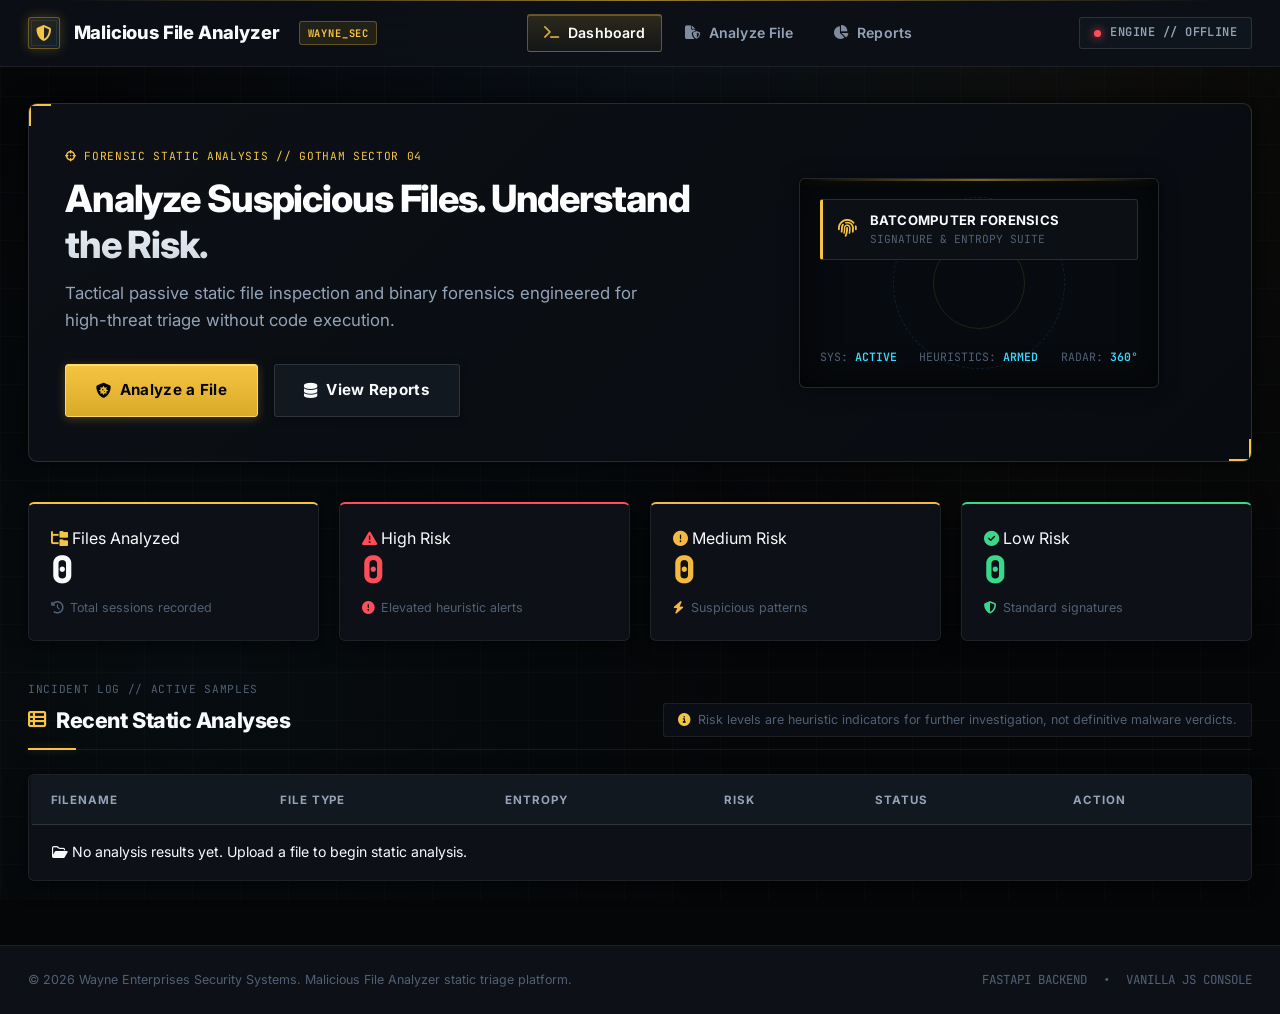
==== frontend/index.html @ 6fc97698 "frontend" ====
<!DOCTYPE html>
<html lang="en">
<head>
    <meta charset="UTF-8">
    <meta name="viewport" content="width=device-width, initial-scale=1.0">
    <title>Malicious File Analyzer — Tactical Forensic Command Center</title>
    <!-- Fonts -->
    <link rel="preconnect" href="https://fonts.googleapis.com">
    <link rel="preconnect" href="https://fonts.gstatic.com" crossorigin>
    <link href="https://fonts.googleapis.com/css2?family=Inter:wght@400;500;600;700;800&family=JetBrains+Mono:wght@400;500;600;700&display=swap" rel="stylesheet">
    <!-- Font Awesome Icons -->
    <link rel="stylesheet" href="https://cdnjs.cloudflare.com/ajax/libs/font-awesome/6.4.0/css/all.min.css">
    <!-- Main Stylesheet -->
    <link rel="stylesheet" href="css/style.css">
</head>
<body>
    <!-- Top Navigation Bar -->
    <nav class="navbar">
        <div class="navbar-container">
            <div class="navbar-brand">
                <div class="brand-icon-wrap">
                    <i class="fa-solid fa-shield-halved"></i>
                </div>
                <span>Malicious File Analyzer</span>
                <span class="brand-tag">WAYNE_SEC</span>
            </div>
            <div class="navbar-links">
                <a href="index.html" class="active"><i class="fa-solid fa-terminal"></i> Dashboard</a>
                <a href="upload.html"><i class="fa-solid fa-file-shield"></i> Analyze File</a>
                <a href="results.html"><i class="fa-solid fa-chart-pie"></i> Reports</a>
            </div>
            <div class="navbar-status">
                <span class="status-indicator"></span>
                <span>ENGINE // ONLINE</span>
            </div>
        </div>
    </nav>

    <!-- Main Content Area -->
    <main class="main-content">
        <!-- Hero Section (Tactical Command Center) -->
        <section class="hero">
            <div class="hero-container">
                <div class="hero-content">
                    <div class="tactical-tag" style="margin-bottom: 0.65rem; color: var(--accent-gold);">
                        <i class="fa-solid fa-crosshairs"></i> FORENSIC STATIC ANALYSIS // GOTHAM SECTOR 04
                    </div>
                    <h1>Analyze Suspicious Files. Understand the Risk.</h1>
                    <p class="hero-subtitle">
                        Tactical passive static file inspection and binary forensics engineered for high-threat triage without code execution.
                    </p>
                    <div class="hero-cta">
                        <a href="upload.html" class="btn btn-primary btn-lg">
                            <i class="fa-solid fa-shield-virus"></i> Analyze a File
                        </a>
                        <a href="results.html" class="btn btn-secondary btn-lg">
                            <i class="fa-solid fa-database"></i> View Reports
                        </a>
                    </div>
                </div>
                <div class="hero-visual">
                    <div class="security-grid">
                        <div class="scan-line"></div>
                        <div class="grid-file-badge">
                            <i class="fa-solid fa-fingerprint"></i>
                            <div>
                                <div style="font-weight: 700; letter-spacing: 0.02em;">BATCOMPUTER FORENSICS</div>
                                <div style="font-size: 0.7rem; color: var(--text-muted); font-family: var(--font-mono);">SIGNATURE &amp; ENTROPY SUITE</div>
                            </div>
                        </div>
                        <div class="grid-metrics">
                            <div>SYS: <span>ACTIVE</span></div>
                            <div>HEURISTICS: <span>ARMED</span></div>
                            <div>RADAR: <span>360°</span></div>
                        </div>
                    </div>
                </div>
            </div>
        </section>

        <!-- Summary Metric Cards -->
        <section class="summary-cards">
            <div class="card" id="card-total">
                <div class="card-header">
                    <i class="fa-solid fa-folder-tree"></i>
                    <span>Files Analyzed</span>
                </div>
                <div class="card-value">0</div>
                <div class="card-trend">
                    <i class="fa-solid fa-clock-rotate-left"></i>
                    <span>Total sessions recorded</span>
                </div>
            </div>
            <div class="card card-high" id="card-high">
                <div class="card-header">
                    <i class="fa-solid fa-triangle-exclamation" style="color: var(--risk-high);"></i>
                    <span>High Risk</span>
                </div>
                <div class="card-value">0</div>
                <div class="card-trend">
                    <i class="fa-solid fa-circle-exclamation" style="color: var(--risk-high);"></i>
                    <span>Elevated heuristic alerts</span>
                </div>
            </div>
            <div class="card card-med" id="card-med">
                <div class="card-header">
                    <i class="fa-solid fa-circle-exclamation" style="color: var(--risk-med);"></i>
                    <span>Medium Risk</span>
                </div>
                <div class="card-value">0</div>
                <div class="card-trend">
                    <i class="fa-solid fa-bolt" style="color: var(--risk-med);"></i>
                    <span>Suspicious patterns</span>
                </div>
            </div>
            <div class="card card-low" id="card-low">
                <div class="card-header">
                    <i class="fa-solid fa-circle-check" style="color: var(--risk-low);"></i>
                    <span>Low Risk</span>
                </div>
                <div class="card-value">0</div>
                <div class="card-trend">
                    <i class="fa-solid fa-shield-halved" style="color: var(--risk-low);"></i>
                    <span>Standard signatures</span>
                </div>
            </div>
        </section>

        <!-- Recent Analyses Table Section -->
        <section class="recent-analyses">
            <div class="section-header">
                <div>
                    <div class="tactical-tag" style="margin-bottom: 0.25rem;">INCIDENT LOG // ACTIVE SAMPLES</div>
                    <div class="section-title">
                        <i class="fa-solid fa-table-list"></i>
                        <span>Recent Static Analyses</span>
                    </div>
                </div>
                <div class="risk-disclaimer">
                    <i class="fa-solid fa-circle-info"></i>
                    <span>Risk levels are heuristic indicators for further investigation, not definitive malware verdicts.</span>
                </div>
            </div>

            <div class="table-container">
                <table class="analysis-table">
                    <thead>
                        <tr>
                            <th>Filename</th>
                            <th>File Type</th>
                            <th>Entropy</th>
                            <th>Risk</th>
                            <th>Status</th>
                            <th>Action</th>
                        </tr>
                    </thead>
                    <tbody id="recent-analyses-body">
                        <tr class="empty-state">
                            <td colspan="6">
                                <i class="fa-regular fa-folder-open"></i>
                                No analyses yet. Upload a file to begin static triage.
                            </td>
                        </tr>
                    </tbody>
                </table>
            </div>
        </section>
    </main>

    <!-- Footer -->
    <footer class="footer">
        <div class="footer-container">
            <div>&copy; 2026 Wayne Enterprises Security Systems. Malicious File Analyzer static triage platform.</div>
            <div style="display: flex; gap: 1rem; font-family: var(--font-mono);">
                <span>FASTAPI BACKEND</span>
                <span>•</span>
                <span>VANILLA JS CONSOLE</span>
            </div>
        </div>
    </footer>

    <!-- Notification Toast Container -->
    <div id="toast-container" class="toast-container"></div>

    <!-- Scripts -->
    <script src="js/api.js"></script>
    <script src="js/results.js"></script>
</body>
</html>
---- frontend/css/style.css ----
/* ==========================================================================
   MALICIOUS FILE ANALYZER — BATCOMPUTER / WAYNE SEC COMMAND CENTER THEME
   Role: Member 3 (Frontend & Results Dashboard)
   Inspiration: Wayne Enterprises Security Systems • Tactical Forensic Console
   ========================================================================== */

/* --------------------------------------------------------------------------
   1. Color Tokens & Architectural Variables
   -------------------------------------------------------------------------- */
:root {
    /* Gotham Night Deep Background Layers */
    --bg-page: #050608;
    --bg-secondary: #080b10;
    --bg-surface: #0d1117;
    --bg-surface-elevated: #111820;
    --bg-surface-hover: #16202c;
    --bg-glass: rgba(13, 17, 23, 0.88);
    --bg-input: #080c12;

    /* Technical Borders & HUD Lines */
    --border-subtle: rgba(255, 255, 255, 0.07);
    --border-medium: rgba(255, 255, 255, 0.12);
    --border-tactical: rgba(77, 163, 255, 0.2);
    --border-gold: rgba(245, 197, 66, 0.35);

    /* Primary Accent: Batcomputer Gold / Muted Wayne Amber */
    --accent-gold: #f5c542;
    --accent-gold-hover: #d9a928;
    --accent-amber: #d9a928;
    --accent-gold-subtle: rgba(245, 197, 66, 0.1);
    --accent-gold-glow: rgba(245, 197, 66, 0.25);

    /* Secondary Accents: Tactical Blue & Cyan */
    --tactical-blue: #4da3ff;
    --tactical-blue-glow: rgba(77, 163, 255, 0.2);
    --tactical-cyan: #39d9ff;
    --tactical-cyan-glow: rgba(57, 217, 255, 0.2);

    /* Exact Risk Palette */
    --risk-low: #39d98a;
    --risk-low-bg: rgba(57, 217, 138, 0.12);
    --risk-low-border: rgba(57, 217, 138, 0.35);
    --risk-low-glow: rgba(57, 217, 138, 0.25);

    --risk-med: #f5b942;
    --risk-med-bg: rgba(245, 185, 66, 0.12);
    --risk-med-border: rgba(245, 185, 66, 0.35);
    --risk-med-glow: rgba(245, 185, 66, 0.25);

    --risk-high: #ff4d5a;
    --risk-high-bg: rgba(255, 77, 90, 0.12);
    --risk-high-border: rgba(255, 77, 90, 0.35);
    --risk-high-glow: rgba(255, 77, 90, 0.25);

    /* Typography & Tones */
    --text-primary: #f8fafc;
    --text-secondary: #94a3b8;
    --text-muted: #526075;
    --text-gold: #f5c542;
    --text-tactical: #4da3ff;

    /* Fonts */
    --font-sans: 'Inter', -apple-system, BlinkMacSystemFont, 'Segoe UI', Roboto, sans-serif;
    --font-mono: 'JetBrains Mono', 'Fira Code', 'Consolas', monospace;

    /* Radii & Shadows */
    --radius-xs: 3px;
    --radius-sm: 6px;
    --radius-md: 9px;
    --radius-lg: 12px;
    --radius-full: 9999px;

    --shadow-subtle: 0 4px 20px rgba(0, 0, 0, 0.6);
    --shadow-hud: 0 0 25px rgba(0, 0, 0, 0.8), inset 0 0 1px rgba(255, 255, 255, 0.1);
    --shadow-gold-focus: 0 0 16px rgba(245, 197, 66, 0.28);

    /* Transitions */
    --transition-fast: 0.15s cubic-bezier(0.4, 0, 0.2, 1);
    --transition-normal: 0.25s cubic-bezier(0.4, 0, 0.2, 1);
}

/* --------------------------------------------------------------------------
   2. Reset & Gotham Atmosphere Background
   -------------------------------------------------------------------------- */
* {
    margin: 0;
    padding: 0;
    box-sizing: border-box;
}

html {
    font-size: 16px;
    scroll-behavior: smooth;
    background-color: var(--bg-page);
}

body {
    background-color: var(--bg-page);
    background-image: 
        /* Atmospheric Gotham night lights: cool tactical blue and faint warm amber */
        radial-gradient(circle at 50% 0%, rgba(77, 163, 255, 0.06), transparent 50%),
        radial-gradient(circle at 85% 15%, rgba(245, 197, 66, 0.035), transparent 40%),
        radial-gradient(circle at 15% 75%, rgba(57, 217, 255, 0.03), transparent 45%),
        /* Subtle architectural tactical grid lines */
        linear-gradient(rgba(255, 255, 255, 0.015) 1px, transparent 1px),
        linear-gradient(90deg, rgba(255, 255, 255, 0.015) 1px, transparent 1px);
    background-size: 100% 100%, 100% 100%, 100% 100%, 48px 48px, 48px 48px;
    background-attachment: fixed;
    color: var(--text-primary);
    font-family: var(--font-sans);
    line-height: 1.6;
    min-height: 100vh;
    display: flex;
    flex-direction: column;
    overflow-x: hidden;
    -webkit-font-smoothing: antialiased;
}

/* High-tech tactical scrollbar */
::-webkit-scrollbar {
    width: 6px;
    height: 6px;
}
::-webkit-scrollbar-track {
    background: var(--bg-page);
}
::-webkit-scrollbar-thumb {
    background: #1a2332;
    border-radius: var(--radius-xs);
    border: 1px solid var(--border-subtle);
}
::-webkit-scrollbar-thumb:hover {
    background: var(--accent-gold-hover);
}

a {
    color: var(--tactical-blue);
    text-decoration: none;
    transition: all var(--transition-fast);
}
a:hover {
    color: var(--accent-gold);
}

code, pre, .mono {
    font-family: var(--font-mono);
}

/* --------------------------------------------------------------------------
   3. Tactical Navigation Bar
   -------------------------------------------------------------------------- */
.navbar {
    background: var(--bg-glass);
    backdrop-filter: blur(16px);
    -webkit-backdrop-filter: blur(16px);
    border-bottom: 1px solid var(--border-subtle);
    position: sticky;
    top: 0;
    z-index: 1000;
}

/* Gold tactical hairline on top edge */
.navbar::before {
    content: '';
    position: absolute;
    top: 0;
    left: 0;
    right: 0;
    height: 1px;
    background: linear-gradient(90deg, transparent 5%, var(--accent-gold) 50%, transparent 95%);
    opacity: 0.6;
}

.navbar-container {
    max-width: 1320px;
    margin: 0 auto;
    padding: 0.85rem 1.75rem;
    display: flex;
    align-items: center;
    justify-content: space-between;
}

.navbar-brand {
    display: flex;
    align-items: center;
    gap: 0.85rem;
    font-size: 1.15rem;
    font-weight: 800;
    letter-spacing: -0.01em;
    color: var(--text-primary);
}

.brand-icon-wrap {
    width: 32px;
    height: 32px;
    background: linear-gradient(135deg, rgba(245, 197, 66, 0.15), rgba(77, 163, 255, 0.1));
    border: 1px solid var(--border-gold);
    border-radius: var(--radius-xs);
    display: flex;
    align-items: center;
    justify-content: center;
    color: var(--accent-gold);
    font-size: 1rem;
    box-shadow: 0 0 12px var(--accent-gold-glow);
    position: relative;
}

.brand-icon-wrap::after {
    content: '';
    position: absolute;
    inset: 2px;
    border: 1px solid rgba(255, 255, 255, 0.08);
    pointer-events: none;
}

.brand-tag {
    font-size: 0.65rem;
    font-family: var(--font-mono);
    color: var(--accent-gold);
    background: var(--accent-gold-subtle);
    border: 1px solid rgba(245, 197, 66, 0.3);
    padding: 0.15rem 0.45rem;
    border-radius: var(--radius-xs);
    letter-spacing: 0.08em;
    font-weight: 700;
    margin-left: 0.4rem;
}

.navbar-links {
    display: flex;
    align-items: center;
    gap: 0.35rem;
}

.navbar-links a {
    display: inline-flex;
    align-items: center;
    gap: 0.55rem;
    padding: 0.45rem 1rem;
    border-radius: var(--radius-xs);
    color: var(--text-secondary);
    font-size: 0.88rem;
    font-weight: 600;
    letter-spacing: 0.01em;
    transition: all var(--transition-fast);
    border: 1px solid transparent;
    position: relative;
}

.navbar-links a i {
    font-size: 0.85rem;
    opacity: 0.85;
}

.navbar-links a:hover {
    color: var(--text-primary);
    background: rgba(255, 255, 255, 0.04);
    border-color: var(--border-subtle);
}

.navbar-links a.active {
    color: #ffffff;
    background: linear-gradient(180deg, rgba(245, 197, 66, 0.14), rgba(245, 197, 66, 0.04));
    border: 1px solid var(--border-gold);
    box-shadow: inset 0 1px 0 rgba(245, 197, 66, 0.3);
}

.navbar-links a.active i {
    color: var(--accent-gold);
}

.navbar-status {
    display: flex;
    align-items: center;
    gap: 0.6rem;
    font-family: var(--font-mono);
    font-size: 0.75rem;
    font-weight: 600;
    letter-spacing: 0.04em;
    color: var(--text-secondary);
    background: rgba(17, 24, 32, 0.8);
    padding: 0.35rem 0.85rem;
    border-radius: var(--radius-xs);
    border: 1px solid var(--border-medium);
}

.status-indicator {
    width: 7px;
    height: 7px;
    border-radius: 50%;
    background-color: var(--risk-low);
    box-shadow: 0 0 10px var(--risk-low);
    animation: tacticalPulse 2.2s infinite ease-in-out;
}

.status-indicator.offline {
    background-color: var(--risk-high);
    box-shadow: 0 0 10px var(--risk-high);
}

@keyframes tacticalPulse {
    0%, 100% { opacity: 1; transform: scale(1); }
    50% { opacity: 0.4; transform: scale(0.85); }
}

/* --------------------------------------------------------------------------
   4. Tactical Layout & Containers
   -------------------------------------------------------------------------- */
.main-content {
    flex: 1;
    max-width: 1320px;
    width: 100%;
    margin: 0 auto;
    padding: 2.25rem 1.75rem 4rem 1.75rem;
}

.section-header {
    display: flex;
    justify-content: space-between;
    align-items: flex-end;
    flex-wrap: wrap;
    gap: 1rem;
    margin-bottom: 1.5rem;
    position: relative;
    padding-bottom: 0.75rem;
    border-bottom: 1px solid var(--border-subtle);
}

/* Tactical chevron corner on section header line */
.section-header::after {
    content: '';
    position: absolute;
    bottom: -1px;
    left: 0;
    width: 48px;
    height: 2px;
    background: var(--accent-gold);
    box-shadow: 0 0 8px var(--accent-gold-glow);
}

.section-title {
    font-size: 1.35rem;
    font-weight: 800;
    letter-spacing: -0.02em;
    color: var(--text-primary);
    display: flex;
    align-items: center;
    gap: 0.65rem;
}

.section-title i {
    color: var(--accent-gold);
    font-size: 1.15rem;
}

.tactical-tag {
    font-family: var(--font-mono);
    font-size: 0.7rem;
    color: var(--text-muted);
    letter-spacing: 0.06em;
    text-transform: uppercase;
}

/* --------------------------------------------------------------------------
   5. Buttons & Controls (Wayne Security Standard)
   -------------------------------------------------------------------------- */
.btn {
    display: inline-flex;
    align-items: center;
    justify-content: center;
    gap: 0.55rem;
    padding: 0.65rem 1.35rem;
    font-size: 0.88rem;
    font-weight: 700;
    letter-spacing: 0.02em;
    border-radius: var(--radius-xs);
    border: 1px solid transparent;
    cursor: pointer;
    transition: all var(--transition-fast);
    font-family: inherit;
    text-decoration: none;
    position: relative;
}

.btn:active {
    transform: scale(0.97) !important;
}

.btn:disabled {
    opacity: 0.4;
    cursor: not-allowed;
    pointer-events: none;
}

/* Primary: Batcomputer Gold Button */
.btn-primary {
    background: linear-gradient(180deg, #f5c542 0%, #d9a928 100%);
    color: #050608;
    border: 1px solid #ffd86b;
    box-shadow: 0 2px 10px rgba(245, 197, 66, 0.25), inset 0 1px 0 rgba(255, 255, 255, 0.4);
}

.btn-primary:hover {
    background: linear-gradient(180deg, #ffd86b 0%, #f5c542 100%);
    color: #050608;
    box-shadow: 0 4px 18px rgba(245, 197, 66, 0.4), inset 0 1px 0 #ffffff;
    transform: translateY(-1px);
}

/* Secondary: Tactical Dark Slate */
.btn-secondary {
    background: var(--bg-surface-elevated);
    color: var(--text-primary);
    border: 1px solid var(--border-medium);
    box-shadow: 0 2px 8px rgba(0, 0, 0, 0.4);
}

.btn-secondary:hover {
    background: var(--bg-surface-hover);
    border-color: var(--border-tactical);
    color: #ffffff;
    box-shadow: 0 4px 14px rgba(77, 163, 255, 0.15);
}

.btn-danger {
    background: var(--risk-high-bg);
    color: #ff99a0;
    border: 1px solid var(--risk-high-border);
}

.btn-danger:hover {
    background: rgba(255, 77, 90, 0.25);
    color: #ffffff;
    box-shadow: 0 0 14px var(--risk-high-glow);
}

.btn-ghost {
    background: transparent;
    color: var(--text-secondary);
}

.btn-ghost:hover {
    color: var(--text-primary);
    background: rgba(255, 255, 255, 0.05);
}

.btn-sm {
    padding: 0.38rem 0.8rem;
    font-size: 0.78rem;
}

.btn-lg {
    padding: 0.85rem 1.85rem;
    font-size: 0.95rem;
}

/* --------------------------------------------------------------------------
   6. Hero Section (Wayne Tactical Command Center)
   -------------------------------------------------------------------------- */
.hero {
    margin-bottom: 2.5rem;
}

.hero-container {
    background: linear-gradient(135deg, rgba(13, 17, 23, 0.95) 0%, rgba(8, 11, 16, 0.98) 100%);
    border: 1px solid var(--border-medium);
    border-radius: var(--radius-md);
    padding: 2.75rem 2.25rem;
    display: grid;
    grid-template-columns: 1.35fr 1fr;
    gap: 2.5rem;
    align-items: center;
    position: relative;
    overflow: hidden;
    box-shadow: var(--shadow-hud);
}

/* Angular corner markers (Wayne Tech signature corners) */
.hero-container::before {
    content: '';
    position: absolute;
    top: 0; left: 0;
    width: 20px; height: 20px;
    border-top: 2px solid var(--accent-gold);
    border-left: 2px solid var(--accent-gold);
    pointer-events: none;
}

.hero-container::after {
    content: '';
    position: absolute;
    bottom: 0; right: 0;
    width: 20px; height: 20px;
    border-bottom: 2px solid var(--accent-gold);
    border-right: 2px solid var(--accent-gold);
    pointer-events: none;
}

.hero-content h1 {
    font-size: 2.35rem;
    font-weight: 800;
    line-height: 1.2;
    letter-spacing: -0.03em;
    margin-bottom: 0.85rem;
    background: linear-gradient(180deg, #ffffff 30%, #cbd5e1 100%);
    -webkit-background-clip: text;
    -webkit-text-fill-color: transparent;
}

.hero-subtitle {
    font-size: 1.05rem;
    color: var(--text-secondary);
    margin-bottom: 1.85rem;
    max-width: 580px;
}

.hero-cta {
    display: flex;
    gap: 1rem;
    flex-wrap: wrap;
}

/* Batcomputer Tactical Visualizer Widget */
.hero-visual {
    position: relative;
    height: 100%;
    min-height: 230px;
    display: flex;
    align-items: center;
    justify-content: center;
}

.security-grid {
    width: 100%;
    max-width: 360px;
    height: 210px;
    background: #070a0e;
    border: 1px solid var(--border-medium);
    border-radius: var(--radius-sm);
    position: relative;
    overflow: hidden;
    display: flex;
    flex-direction: column;
    justify-content: space-between;
    padding: 1.25rem;
    box-shadow: inset 0 0 35px rgba(0, 0, 0, 0.8), 0 0 20px rgba(0, 0, 0, 0.4);
}

/* Faint Gotham Radar Sweep Background */
.security-grid::before {
    content: '';
    position: absolute;
    top: 50%; left: 50%;
    transform: translate(-50%, -50%);
    width: 170px; height: 170px;
    border: 1px dashed rgba(77, 163, 255, 0.15);
    border-radius: 50%;
    pointer-events: none;
}

.security-grid::after {
    content: '';
    position: absolute;
    top: 50%; left: 50%;
    transform: translate(-50%, -50%);
    width: 90px; height: 90px;
    border: 1px solid rgba(245, 197, 66, 0.12);
    border-radius: 50%;
    pointer-events: none;
}

/* Calm ambient scanning line with soft gold glow */
.scan-line {
    position: absolute;
    top: 0; left: 0; right: 0;
    height: 2px;
    background: linear-gradient(90deg, transparent 0%, var(--accent-gold) 50%, transparent 100%);
    box-shadow: 0 0 10px rgba(245, 197, 66, 0.35);
    opacity: 0.5;
    animation: tacticalScan 6s infinite ease-in-out;
}

@keyframes tacticalScan {
    0% { top: 0%; opacity: 0.25; }
    50% { top: 96%; opacity: 0.65; }
    100% { top: 0%; opacity: 0.25; }
}

.grid-file-badge {
    position: relative;
    z-index: 2;
    display: flex;
    align-items: center;
    gap: 0.85rem;
    background: rgba(13, 17, 23, 0.95);
    padding: 0.65rem 0.95rem;
    border-radius: var(--radius-xs);
    border: 1px solid var(--border-medium);
    border-left: 3px solid var(--accent-gold);
    font-size: 0.82rem;
    color: var(--text-primary);
    transition: transform 0.25s ease;
}

.grid-file-badge:hover {
    transform: translateY(-1px);
}

.grid-file-badge i {
    color: var(--accent-gold);
    font-size: 1.15rem;
}

.grid-metrics {
    position: relative;
    z-index: 2;
    display: flex;
    justify-content: space-between;
    font-family: var(--font-mono);
    font-size: 0.72rem;
    color: var(--text-muted);
}

.grid-metrics span {
    color: var(--tactical-cyan);
    font-weight: 600;
}

/* --------------------------------------------------------------------------
   7. Summary Metric Cards (Tactical HUD Modules)
   -------------------------------------------------------------------------- */
.summary-cards {
    display: grid;
    grid-template-columns: repeat(4, 1fr);
    gap: 1.25rem;
    margin-bottom: 2.5rem;
}

.card {
    background: var(--bg-surface);
    border: 1px solid var(--border-subtle);
    border-radius: var(--radius-sm);
    padding: 1.35rem;
    position: relative;
    transition: transform 0.25s cubic-bezier(0.16, 1, 0.3, 1), border-color 0.25s ease, box-shadow 0.25s ease, background 0.25s ease;
    box-shadow: var(--shadow-subtle);
}

.card:hover {
    transform: translateY(-3px);
    border-color: rgba(245, 197, 66, 0.28);
    background: var(--bg-surface-elevated);
    box-shadow: 0 10px 28px rgba(0, 0, 0, 0.6), 0 0 12px rgba(245, 197, 66, 0.08);
}
    border-color: var(--border-medium);
    background: var(--bg-surface-elevated);
}

.card-header {
    display: flex;
    align-items: center;
    gap: 0.6rem;
    color: var(--text-secondary);
    font-size: 0.78rem;
    font-weight: 700;
    text-transform: uppercase;
    letter-spacing: 0.06em;
    margin-bottom: 0.65rem;
}

.card-header i {
    font-size: 0.95rem;
}

.card-value {
    font-size: 2.35rem;
    font-weight: 800;
    letter-spacing: -0.03em;
    line-height: 1;
    margin-bottom: 0.6rem;
    color: var(--text-primary);
    font-family: var(--font-mono);
}

.card-trend {
    font-size: 0.78rem;
    color: var(--text-muted);
    display: flex;
    align-items: center;
    gap: 0.45rem;
}

/* Total / Files Analyzed Top Notch */
#card-total {
    border-top: 2px solid var(--accent-gold);
}
#card-total .card-header i {
    color: var(--accent-gold);
}

/* Risk Variants */
.card-high {
    border-top: 2px solid var(--risk-high);
}
.card-high .card-value {
    color: var(--risk-high);
}

.card-med {
    border-top: 2px solid var(--risk-med);
}
.card-med .card-value {
    color: var(--risk-med);
}

.card-low {
    border-top: 2px solid var(--risk-low);
}
.card-low .card-value {
    color: var(--risk-low);
}

/* --------------------------------------------------------------------------
   8. Risk Badges & Banners
   -------------------------------------------------------------------------- */
.badge-risk {
    display: inline-flex;
    align-items: center;
    gap: 0.45rem;
    padding: 0.35rem 0.85rem;
    border-radius: var(--radius-xs);
    font-size: 0.75rem;
    font-weight: 800;
    text-transform: uppercase;
    letter-spacing: 0.08em;
    line-height: 1;
    font-family: var(--font-mono);
}

.badge-risk-high {
    background: var(--risk-high-bg);
    color: var(--risk-high);
    border: 1px solid var(--risk-high-border);
    box-shadow: 0 0 10px var(--risk-high-glow);
}

.badge-risk-medium {
    background: var(--risk-med-bg);
    color: var(--risk-med);
    border: 1px solid var(--risk-med-border);
    box-shadow: 0 0 10px var(--risk-med-glow);
}

.badge-risk-low {
    background: var(--risk-low-bg);
    color: var(--risk-low);
    border: 1px solid var(--risk-low-border);
    box-shadow: 0 0 10px var(--risk-low-glow);
}

.risk-disclaimer {
    display: flex;
    align-items: center;
    gap: 0.55rem;
    font-size: 0.78rem;
    color: var(--text-muted);
    background: rgba(13, 17, 23, 0.75);
    padding: 0.4rem 0.85rem;
    border-radius: var(--radius-xs);
    border: 1px solid var(--border-subtle);
}

.risk-disclaimer i {
    color: var(--accent-gold);
}

/* --------------------------------------------------------------------------
   9. Tables (Forensic Log Style)
   -------------------------------------------------------------------------- */
.table-container {
    background: var(--bg-surface);
    border: 1px solid var(--border-subtle);
    border-radius: var(--radius-sm);
    overflow: hidden;
    box-shadow: var(--shadow-subtle);
}

.analysis-table {
    width: 100%;
    border-collapse: collapse;
    text-align: left;
    font-size: 0.88rem;
}

.analysis-table th {
    background: var(--bg-surface-elevated);
    color: var(--text-secondary);
    font-weight: 700;
    text-transform: uppercase;
    font-size: 0.72rem;
    letter-spacing: 0.08em;
    padding: 0.95rem 1.25rem;
    border-bottom: 1px solid var(--border-medium);
}

.analysis-table td {
    padding: 1rem 1.25rem;
    border-bottom: 1px solid var(--border-subtle);
    color: var(--text-primary);
    vertical-align: middle;
}

.analysis-table tbody tr {
    transition: all 0.2s cubic-bezier(0.16, 1, 0.3, 1);
    border-left: 3px solid transparent;
}

.analysis-table tbody tr:hover {
    background-color: rgba(245, 197, 66, 0.045);
    border-left: 3px solid var(--accent-gold);
}

.analysis-table tbody tr:last-child td {
    border-bottom: none;
}

.analysis-table .file-cell {
    display: flex;
    align-items: center;
    gap: 0.8rem;
    font-weight: 600;
}

.analysis-table .file-cell i {
    color: var(--tactical-blue);
    font-size: 1.05rem;
}

.analysis-table .entropy-mono {
    font-family: var(--font-mono);
    font-size: 0.85rem;
}

/* --------------------------------------------------------------------------
   10. Upload Zone & Queue (upload.html)
   -------------------------------------------------------------------------- */
.upload-wrapper {
    display: flex;
    flex-direction: column;
    gap: 2rem;
}

.dropzone {
    background: linear-gradient(180deg, rgba(13, 17, 23, 0.95) 0%, rgba(8, 11, 16, 0.98) 100%);
    border: 2px dashed rgba(255, 255, 255, 0.12);
    border-radius: var(--radius-md);
    padding: 4rem 2rem;
    text-align: center;
    cursor: pointer;
    transition: all var(--transition-normal);
    position: relative;
    overflow: hidden;
}

/* Tactical HUD corner notches on dropzone */
.dropzone::before {
    content: '';
    position: absolute;
    top: 10px; left: 10px;
    width: 14px; height: 14px;
    border-top: 2px solid var(--accent-gold);
    border-left: 2px solid var(--accent-gold);
    opacity: 0.6;
}

.dropzone::after {
    content: '';
    position: absolute;
    bottom: 10px; right: 10px;
    width: 14px; height: 14px;
    border-bottom: 2px solid var(--accent-gold);
    border-right: 2px solid var(--accent-gold);
    opacity: 0.6;
}

.dropzone:hover,
.dropzone.dragover {
    border-color: var(--accent-gold);
    background: linear-gradient(180deg, rgba(245, 197, 66, 0.05), rgba(8, 11, 16, 0.98));
    box-shadow: 0 0 30px var(--accent-gold-glow);
}

.dropzone-icon-wrap {
    width: 76px;
    height: 76px;
    margin: 0 auto 1.35rem auto;
    background: var(--bg-surface-elevated);
    border: 1px solid var(--border-gold);
    border-radius: var(--radius-xs);
    display: flex;
    align-items: center;
    justify-content: center;
    color: var(--accent-gold);
    font-size: 2rem;
    box-shadow: 0 0 20px var(--accent-gold-glow);
    transition: all var(--transition-fast);
}

.dropzone:hover .dropzone-icon-wrap {
    transform: scale(1.06);
    background: var(--accent-gold);
    color: #050608;
    box-shadow: 0 0 30px var(--accent-gold);
}

.dropzone-title {
    font-size: 1.35rem;
    font-weight: 800;
    margin-bottom: 0.4rem;
    color: var(--text-primary);
}

.dropzone-subtitle {
    font-size: 0.9rem;
    color: var(--text-secondary);
    margin-bottom: 1.5rem;
}

.dropzone-formats {
    display: inline-flex;
    align-items: center;
    gap: 0.55rem;
    font-size: 0.75rem;
    font-family: var(--font-mono);
    color: var(--text-muted);
    background: rgba(255, 255, 255, 0.03);
    padding: 0.35rem 0.95rem;
    border-radius: var(--radius-xs);
    border: 1px solid var(--border-subtle);
}

/* File Queue Section */
.queue-container {
    background: var(--bg-surface);
    border: 1px solid var(--border-subtle);
    border-radius: var(--radius-sm);
    padding: 1.5rem;
}

.queue-header {
    display: flex;
    justify-content: space-between;
    align-items: center;
    margin-bottom: 1.25rem;
    padding-bottom: 0.85rem;
    border-bottom: 1px solid var(--border-subtle);
}

.queue-count {
    font-size: 0.8rem;
    font-family: var(--font-mono);
    color: var(--accent-gold);
    font-weight: 700;
}

.queue-list {
    display: flex;
    flex-direction: column;
    gap: 0.75rem;
    margin-bottom: 1.5rem;
    max-height: 380px;
    overflow-y: auto;
}

.queue-item {
    display: flex;
    align-items: center;
    justify-content: space-between;
    background: var(--bg-surface-elevated);
    border: 1px solid var(--border-subtle);
    border-radius: var(--radius-xs);
    padding: 0.85rem 1.15rem;
    transition: all var(--transition-fast);
}

.queue-item:hover {
    border-color: var(--border-medium);
    background: var(--bg-surface-hover);
}

.queue-item-info {
    display: flex;
    align-items: center;
    gap: 0.95rem;
    min-width: 0;
}

.queue-item-icon {
    font-size: 1.4rem;
    color: var(--accent-gold);
    flex-shrink: 0;
}

.queue-item-details {
    min-width: 0;
}

.queue-item-name {
    font-weight: 700;
    font-size: 0.9rem;
    color: var(--text-primary);
    white-space: nowrap;
    overflow: hidden;
    text-overflow: ellipsis;
    max-width: 440px;
}

.queue-item-meta {
    font-size: 0.75rem;
    font-family: var(--font-mono);
    color: var(--text-secondary);
    display: flex;
    gap: 0.75rem;
    margin-top: 0.15rem;
}

.queue-item-actions {
    display: flex;
    align-items: center;
    gap: 0.85rem;
}

.queue-item-status {
    font-size: 0.75rem;
    font-family: var(--font-mono);
    font-weight: 700;
    color: var(--risk-low);
    display: flex;
    align-items: center;
    gap: 0.35rem;
}

.queue-actions-footer {
    display: flex;
    justify-content: flex-end;
    gap: 1rem;
}

/* --------------------------------------------------------------------------
   11. Scanning Modal (Batcomputer Forensic Engine)
   -------------------------------------------------------------------------- */
.scanning-overlay {
    position: fixed;
    top: 0; left: 0; right: 0; bottom: 0;
    background: rgba(5, 6, 8, 0.92);
    backdrop-filter: blur(14px);
    z-index: 2000;
    display: flex;
    align-items: center;
    justify-content: center;
    padding: 1.5rem;
    opacity: 0;
    pointer-events: none;
    transition: opacity 0.25s ease;
}

.scanning-overlay.active {
    opacity: 1;
    pointer-events: auto;
}

.scanning-modal {
    background: #090d14;
    border: 1px solid var(--border-gold);
    border-radius: var(--radius-sm);
    width: 100%;
    max-width: 530px;
    padding: 2.25rem 2rem;
    box-shadow: 0 0 45px rgba(0, 0, 0, 0.9), 0 0 25px var(--accent-gold-glow);
    text-align: center;
    position: relative;
}

/* Tactical Corner Notches */
.scanning-modal::before {
    content: '';
    position: absolute;
    top: 0; left: 0;
    width: 14px; height: 14px;
    border-top: 2px solid var(--accent-gold);
    border-left: 2px solid var(--accent-gold);
}

.scanning-modal::after {
    content: '';
    position: absolute;
    bottom: 0; right: 0;
    width: 14px; height: 14px;
    border-bottom: 2px solid var(--accent-gold);
    border-right: 2px solid var(--accent-gold);
}

.scanning-radar {
    width: 84px;
    height: 84px;
    margin: 0 auto 1.5rem auto;
    position: relative;
    border-radius: 50%;
    border: 2px solid rgba(245, 197, 66, 0.25);
    display: flex;
    align-items: center;
    justify-content: center;
}

.scanning-radar::after {
    content: '';
    position: absolute;
    top: 0; left: 0; right: 0; bottom: 0;
    border-radius: 50%;
    border: 2px solid transparent;
    border-top-color: var(--accent-gold);
    animation: tacticalSpin 2.8s linear infinite;
}

@keyframes tacticalSpin {
    to { transform: rotate(360deg); }
}

.scanning-radar i {
    font-size: 2.2rem;
    color: var(--accent-gold);
    filter: drop-shadow(0 0 10px var(--accent-gold));
}

.scanning-title {
    font-size: 1.4rem;
    font-weight: 800;
    margin-bottom: 0.35rem;
    color: var(--text-primary);
    letter-spacing: -0.01em;
}

.scanning-target {
    font-family: var(--font-mono);
    font-size: 0.85rem;
    color: var(--accent-gold);
    margin-bottom: 1.5rem;
    background: var(--accent-gold-subtle);
    display: inline-block;
    padding: 0.3rem 0.85rem;
    border-radius: var(--radius-xs);
    border: 1px solid var(--border-gold);
}

.scan-steps {
    display: flex;
    flex-direction: column;
    gap: 0.65rem;
    text-align: left;
    margin: 1.5rem 0;
    padding: 1.15rem;
    background: var(--bg-surface);
    border-radius: var(--radius-xs);
    border: 1px solid var(--border-subtle);
}

.scan-step {
    display: flex;
    align-items: center;
    gap: 0.75rem;
    font-size: 0.85rem;
    color: var(--text-muted);
    font-family: var(--font-mono);
}

.scan-step.completed {
    color: var(--text-primary);
}
.scan-step.completed i {
    color: var(--risk-low);
}

.scan-step.active {
    color: var(--accent-gold);
    font-weight: 700;
}
.scan-step.active i {
    color: var(--accent-gold);
}

/* --------------------------------------------------------------------------
   12. Results Dashboard & Overview (results.html)
   -------------------------------------------------------------------------- */
.results-header-banner {
    display: flex;
    justify-content: space-between;
    align-items: center;
    flex-wrap: wrap;
    gap: 1.5rem;
    background: linear-gradient(135deg, rgba(13, 17, 23, 0.95), rgba(8, 11, 16, 0.98));
    border: 1px solid var(--border-medium);
    border-radius: var(--radius-sm);
    padding: 1.85rem 2.25rem;
    margin-bottom: 2rem;
    position: relative;
    box-shadow: var(--shadow-hud);
}

.results-hero-risk {
    display: flex;
    align-items: center;
    gap: 1.75rem;
}

.risk-score-badge {
    padding: 1.1rem 2rem;
    border-radius: var(--radius-xs);
    text-align: center;
    min-width: 140px;
}

.risk-score-badge.high {
    background: var(--risk-high-bg);
    border: 2px solid var(--risk-high);
    box-shadow: 0 0 25px var(--risk-high-glow);
}
.risk-score-badge.high .risk-level-text {
    color: var(--risk-high);
}

.risk-score-badge.medium {
    background: var(--risk-med-bg);
    border: 2px solid var(--risk-med);
    box-shadow: 0 0 25px var(--risk-med-glow);
}
.risk-score-badge.medium .risk-level-text {
    color: var(--risk-med);
}

.risk-score-badge.low {
    background: var(--risk-low-bg);
    border: 2px solid var(--risk-low);
    box-shadow: 0 0 25px var(--risk-low-glow);
}
.risk-score-badge.low .risk-level-text {
    color: var(--risk-low);
}

.risk-label {
    font-size: 0.7rem;
    text-transform: uppercase;
    font-weight: 800;
    letter-spacing: 0.1em;
    color: var(--text-secondary);
    font-family: var(--font-mono);
}

.risk-level-text {
    font-size: 2rem;
    font-weight: 800;
    line-height: 1.1;
    margin-top: 0.25rem;
    font-family: var(--font-mono);
}

/* Quick Filter Bar */
.filter-bar {
    display: flex;
    align-items: center;
    justify-content: space-between;
    flex-wrap: wrap;
    gap: 1rem;
    margin-bottom: 1.5rem;
}

.filter-group {
    display: flex;
    align-items: center;
    gap: 0.5rem;
}

.filter-btn {
    background: var(--bg-surface);
    border: 1px solid var(--border-subtle);
    color: var(--text-secondary);
    padding: 0.45rem 0.95rem;
    font-size: 0.8rem;
    font-weight: 700;
    letter-spacing: 0.02em;
    border-radius: var(--radius-xs);
    cursor: pointer;
    transition: all var(--transition-fast);
}

.filter-btn:hover {
    color: var(--text-primary);
    border-color: var(--border-medium);
}

.filter-btn.active {
    background: var(--accent-gold-subtle);
    color: var(--accent-gold);
    border-color: var(--accent-gold);
    box-shadow: 0 0 10px var(--accent-gold-glow);
}

.search-input-wrap {
    position: relative;
    min-width: 280px;
}

.search-input-wrap i {
    position: absolute;
    left: 0.9rem;
    top: 50%;
    transform: translateY(-50%);
    color: var(--text-muted);
    font-size: 0.85rem;
}

.search-input {
    width: 100%;
    background: var(--bg-input);
    border: 1px solid var(--border-subtle);
    border-radius: var(--radius-xs);
    padding: 0.5rem 0.85rem 0.5rem 2.3rem;
    color: var(--text-primary);
    font-size: 0.85rem;
    font-family: inherit;
    outline: none;
    transition: all var(--transition-fast);
}

.search-input:focus {
    border-color: var(--accent-gold);
    box-shadow: var(--shadow-gold-focus);
}

/* --------------------------------------------------------------------------
   13. Detailed Report Page (report.html)
   -------------------------------------------------------------------------- */
.report-grid {
    display: grid;
    grid-template-columns: 2fr 1fr;
    gap: 1.75rem;
    margin-bottom: 2rem;
}

.report-section {
    background: var(--bg-surface);
    border: 1px solid var(--border-subtle);
    border-radius: var(--radius-sm);
    padding: 1.5rem;
    margin-bottom: 1.75rem;
    box-shadow: var(--shadow-subtle);
}

.report-section:last-child {
    margin-bottom: 0;
}

.report-section-header {
    display: flex;
    justify-content: space-between;
    align-items: center;
    margin-bottom: 1.25rem;
    padding-bottom: 0.75rem;
    border-bottom: 1px solid var(--border-subtle);
}

.report-section-title {
    font-size: 1.05rem;
    font-weight: 800;
    color: var(--text-primary);
    display: flex;
    align-items: center;
    gap: 0.55rem;
}

.report-section-title i {
    color: var(--accent-gold);
    font-size: 1.05rem;
}

/* Key-Value Pair Grid */
.kv-grid {
    display: grid;
    grid-template-columns: repeat(2, 1fr);
    gap: 1.35rem;
}

.kv-item {
    display: flex;
    flex-direction: column;
    gap: 0.25rem;
}

.kv-label {
    font-size: 0.72rem;
    text-transform: uppercase;
    font-weight: 700;
    color: var(--text-muted);
    letter-spacing: 0.05em;
    font-family: var(--font-mono);
}

.kv-value {
    font-size: 0.95rem;
    font-weight: 600;
    color: var(--text-primary);
    word-break: break-all;
}

/* Hash Card Box */
.hash-card {
    background: var(--bg-surface-elevated);
    border: 1px solid var(--border-subtle);
    border-radius: var(--radius-xs);
    padding: 0.9rem 1.1rem;
    margin-bottom: 0.85rem;
    display: flex;
    justify-content: space-between;
    align-items: center;
    gap: 1rem;
}

.hash-card:last-child {
    margin-bottom: 0;
}

.hash-info {
    min-width: 0;
}

.hash-type {
    font-size: 0.7rem;
    text-transform: uppercase;
    font-weight: 800;
    color: var(--accent-gold);
    margin-bottom: 0.2rem;
    letter-spacing: 0.06em;
    font-family: var(--font-mono);
}

.hash-val {
    font-family: var(--font-mono);
    font-size: 0.85rem;
    color: var(--text-primary);
    word-break: break-all;
}

/* --------------------------------------------------------------------------
   14. Shannon Entropy Gauge
   -------------------------------------------------------------------------- */
.entropy-meter-wrap {
    padding: 0.85rem 0;
}

.entropy-track {
    width: 100%;
    height: 12px;
    background: #05080d;
    border: 1px solid var(--border-subtle);
    border-radius: var(--radius-xs);
    position: relative;
    overflow: hidden;
}

.entropy-fill {
    height: 100%;
    width: 0%;
    /* Gradient: #39D98A (Low) -> #F5B942 (Medium) -> #FF4D5A (High) */
    background: linear-gradient(90deg, #39d98a 0%, #39d98a 55%, #f5b942 75%, #ff4d5a 100%);
    transition: width 0.9s cubic-bezier(0.16, 1, 0.3, 1);
}

.entropy-legend {
    display: flex;
    justify-content: space-between;
    font-size: 0.72rem;
    color: var(--text-muted);
    margin-top: 0.6rem;
    font-family: var(--font-mono);
}

.entropy-desc {
    margin-top: 0.95rem;
    font-size: 0.82rem;
    color: var(--text-secondary);
    line-height: 1.5;
}

/* --------------------------------------------------------------------------
   15. Indicators List
   -------------------------------------------------------------------------- */
.indicator-list {
    display: flex;
    flex-direction: column;
    gap: 0.75rem;
}

.indicator-card {
    background: var(--bg-surface-elevated);
    border-left: 3px solid var(--risk-med);
    border-top: 1px solid var(--border-subtle);
    border-right: 1px solid var(--border-subtle);
    border-bottom: 1px solid var(--border-subtle);
    border-radius: var(--radius-xs);
    padding: 0.95rem 1.15rem;
    display: flex;
    align-items: flex-start;
    gap: 0.85rem;
}

.indicator-card.high {
    border-left-color: var(--risk-high);
}

.indicator-card.medium {
    border-left-color: var(--risk-med);
}

.indicator-card.low {
    border-left-color: var(--risk-low);
}

.indicator-icon {
    font-size: 1.15rem;
    margin-top: 0.1rem;
}

.indicator-card.high .indicator-icon {
    color: var(--risk-high);
}

.indicator-card.medium .indicator-icon {
    color: var(--risk-med);
}

.indicator-card.low .indicator-icon {
    color: var(--risk-low);
}

.indicator-title {
    font-size: 0.9rem;
    font-weight: 700;
    color: var(--text-primary);
    margin-bottom: 0.2rem;
}

.indicator-desc {
    font-size: 0.8rem;
    color: var(--text-secondary);
}

/* --------------------------------------------------------------------------
   16. Extracted Strings Panel (Forensic Terminal)
   -------------------------------------------------------------------------- */
.strings-container {
    background: #030406;
    border: 1px solid var(--border-subtle);
    border-radius: var(--radius-xs);
    font-family: var(--font-mono);
    font-size: 0.8rem;
    color: #cbd5e1;
    max-height: 380px;
    overflow-y: auto;
    padding: 0.85rem 1.15rem;
    line-height: 1.7;
    white-space: pre-wrap;
    word-break: break-all;
}

.strings-toolbar {
    display: flex;
    justify-content: space-between;
    align-items: center;
    gap: 1rem;
    margin-bottom: 0.85rem;
}

.strings-count-badge {
    font-size: 0.72rem;
    font-family: var(--font-mono);
    color: var(--accent-gold);
    background: var(--accent-gold-subtle);
    border: 1px solid rgba(245, 197, 66, 0.3);
    padding: 0.2rem 0.65rem;
    border-radius: var(--radius-xs);
}

/* --------------------------------------------------------------------------
   17. PE Analysis Table / Sections
   -------------------------------------------------------------------------- */
.pe-grid {
    display: grid;
    grid-template-columns: repeat(3, 1fr);
    gap: 1rem;
    margin-bottom: 1.25rem;
}

.pe-stat-card {
    background: var(--bg-surface-elevated);
    border: 1px solid var(--border-subtle);
    border-radius: var(--radius-xs);
    padding: 0.85rem 1rem;
}

.pe-stat-label {
    font-size: 0.7rem;
    text-transform: uppercase;
    font-weight: 700;
    color: var(--text-muted);
    margin-bottom: 0.3rem;
    font-family: var(--font-mono);
}

.pe-stat-val {
    font-family: var(--font-mono);
    font-size: 0.92rem;
    font-weight: 700;
    color: var(--text-primary);
}

.pe-sections-table {
    width: 100%;
    border-collapse: collapse;
    font-size: 0.82rem;
}

.pe-sections-table th {
    background: var(--bg-surface-elevated);
    color: var(--text-secondary);
    padding: 0.65rem 0.85rem;
    font-size: 0.72rem;
    text-align: left;
    border-bottom: 1px solid var(--border-subtle);
    font-family: var(--font-mono);
}

.pe-sections-table td {
    padding: 0.7rem 0.85rem;
    border-bottom: 1px solid var(--border-subtle);
    font-family: var(--font-mono);
}

.pe-unavailable {
    text-align: center;
    padding: 2.75rem 1rem;
    color: var(--text-muted);
}

.pe-unavailable i {
    font-size: 2.2rem;
    display: block;
    margin-bottom: 0.75rem;
    opacity: 0.5;
    color: var(--text-muted);
}

/* --------------------------------------------------------------------------
   18. Toast Notification System
   -------------------------------------------------------------------------- */
.toast-container {
    position: fixed;
    bottom: 2rem;
    right: 2rem;
    z-index: 9999;
    display: flex;
    flex-direction: column;
    gap: 0.75rem;
    pointer-events: none;
}

.toast {
    background: var(--bg-surface-elevated);
    border: 1px solid var(--border-medium);
    border-radius: var(--radius-xs);
    padding: 0.95rem 1.35rem;
    min-width: 320px;
    max-width: 420px;
    box-shadow: 0 10px 30px rgba(0, 0, 0, 0.8);
    display: flex;
    align-items: flex-start;
    gap: 0.85rem;
    pointer-events: auto;
    animation: tacticalSlideIn 0.25s cubic-bezier(0.16, 1, 0.3, 1);
    transition: all var(--transition-fast);
}

@keyframes tacticalSlideIn {
    from { transform: translateX(100%); opacity: 0; }
    to { transform: translateX(0); opacity: 1; }
}

.toast.toast-success {
    border-left: 3px solid var(--risk-low);
}
.toast.toast-success i {
    color: var(--risk-low);
}

.toast.toast-error {
    border-left: 3px solid var(--risk-high);
}
.toast.toast-error i {
    color: var(--risk-high);
}

.toast.toast-info {
    border-left: 3px solid var(--accent-gold);
}
.toast.toast-info i {
    color: var(--accent-gold);
}

.toast-body {
    flex: 1;
}

.toast-title {
    font-size: 0.85rem;
    font-weight: 800;
    color: var(--text-primary);
    margin-bottom: 0.15rem;
}

.toast-message {
    font-size: 0.8rem;
    color: var(--text-secondary);
}

.toast-close {
    background: transparent;
    border: none;
    color: var(--text-muted);
    cursor: pointer;
    font-size: 0.9rem;
}
.toast-close:hover {
    color: var(--text-primary);
}

/* --------------------------------------------------------------------------
   19. Footer (Wayne Enterprises Style)
   -------------------------------------------------------------------------- */
.footer {
    border-top: 1px solid var(--border-subtle);
    background: var(--bg-surface);
    margin-top: auto;
    padding: 1.5rem 0;
}

.footer-container {
    max-width: 1320px;
    margin: 0 auto;
    padding: 0 1.75rem;
    display: flex;
    justify-content: space-between;
    align-items: center;
    font-size: 0.78rem;
    color: var(--text-muted);
    flex-wrap: wrap;
    gap: 0.75rem;
}

/* --------------------------------------------------------------------------
   20. Responsive Media Queries
   -------------------------------------------------------------------------- */
@media (max-width: 1024px) {
    .summary-cards {
        grid-template-columns: repeat(2, 1fr);
    }
    .report-grid {
        grid-template-columns: 1fr;
    }
}

@media (max-width: 768px) {
    .navbar-container {
        flex-direction: column;
        gap: 0.85rem;
        align-items: flex-start;
    }
    .navbar-links {
        width: 100%;
        justify-content: space-between;
    }
    .hero-container {
        grid-template-columns: 1fr;
        padding: 1.85rem 1.35rem;
    }
    .hero-visual {
        display: none;
    }
    .summary-cards {
        grid-template-columns: 1fr;
    }
    .results-header-banner {
        flex-direction: column;
        align-items: flex-start;
    }
    .kv-grid {
        grid-template-columns: 1fr;
    }
    .pe-grid {
        grid-template-columns: 1fr;
    }
}
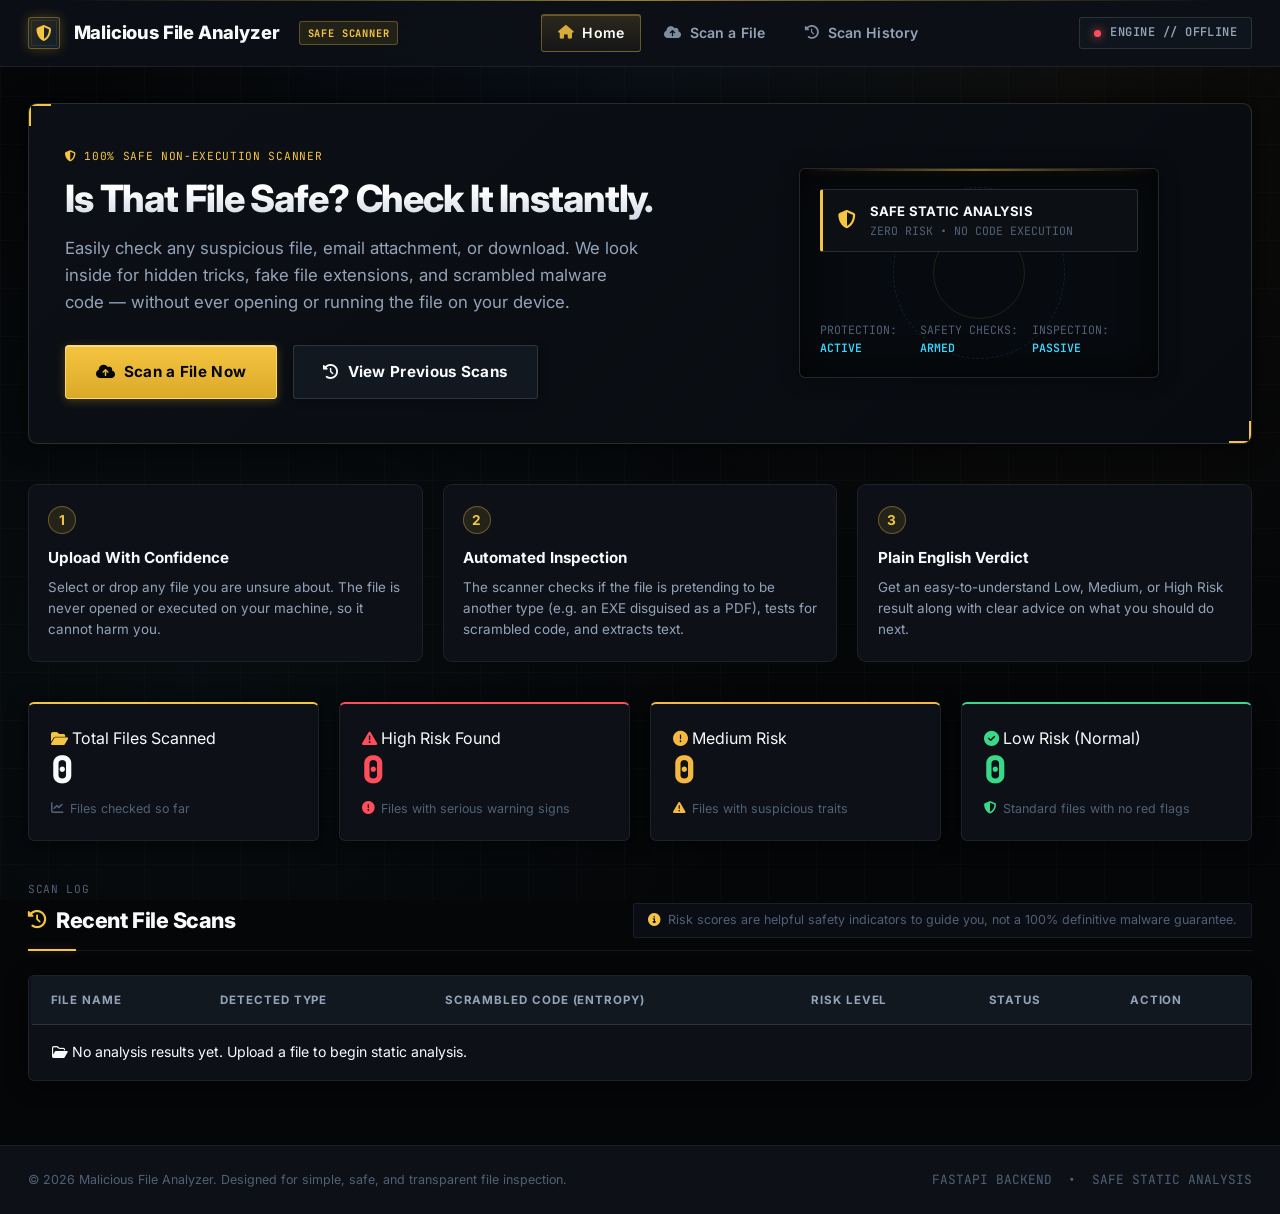
==== commit bdf1d6eb: "final final final" ====
--- a/frontend/index.html
+++ b/frontend/index.html
@@ -3,7 +3,7 @@
 <head>
     <meta charset="UTF-8">
     <meta name="viewport" content="width=device-width, initial-scale=1.0">
-    <title>Malicious File Analyzer — Tactical Forensic Command Center</title>
+    <title>Malicious File Analyzer — Safe &amp; Simple File Security Checker</title>
     <!-- Fonts -->
     <link rel="preconnect" href="https://fonts.googleapis.com">
     <link rel="preconnect" href="https://fonts.gstatic.com" crossorigin>
@@ -22,39 +22,39 @@
                     <i class="fa-solid fa-shield-halved"></i>
                 </div>
                 <span>Malicious File Analyzer</span>
-                <span class="brand-tag">WAYNE_SEC</span>
+                <span class="brand-tag">SAFE SCANNER</span>
             </div>
             <div class="navbar-links">
-                <a href="index.html" class="active"><i class="fa-solid fa-terminal"></i> Dashboard</a>
-                <a href="upload.html"><i class="fa-solid fa-file-shield"></i> Analyze File</a>
-                <a href="results.html"><i class="fa-solid fa-chart-pie"></i> Reports</a>
+                <a href="index.html" class="active"><i class="fa-solid fa-house"></i> Home</a>
+                <a href="upload.html"><i class="fa-solid fa-cloud-arrow-up"></i> Scan a File</a>
+                <a href="results.html"><i class="fa-solid fa-clock-rotate-left"></i> Scan History</a>
             </div>
             <div class="navbar-status">
                 <span class="status-indicator"></span>
-                <span>ENGINE // ONLINE</span>
+                <span>SYSTEM // READY</span>
             </div>
         </div>
     </nav>
 
     <!-- Main Content Area -->
     <main class="main-content">
-        <!-- Hero Section (Tactical Command Center) -->
+        <!-- Hero Section -->
         <section class="hero">
             <div class="hero-container">
                 <div class="hero-content">
                     <div class="tactical-tag" style="margin-bottom: 0.65rem; color: var(--accent-gold);">
-                        <i class="fa-solid fa-crosshairs"></i> FORENSIC STATIC ANALYSIS // GOTHAM SECTOR 04
-                    </div>
-                    <h1>Analyze Suspicious Files. Understand the Risk.</h1>
+                        <i class="fa-solid fa-shield-halved"></i> 100% SAFE NON-EXECUTION SCANNER
+                    </div>
+                    <h1>Is That File Safe? Check It Instantly.</h1>
                     <p class="hero-subtitle">
-                        Tactical passive static file inspection and binary forensics engineered for high-threat triage without code execution.
+                        Easily check any suspicious file, email attachment, or download. We look inside for hidden tricks, fake file extensions, and scrambled malware code — without ever opening or running the file on your device.
                     </p>
                     <div class="hero-cta">
                         <a href="upload.html" class="btn btn-primary btn-lg">
-                            <i class="fa-solid fa-shield-virus"></i> Analyze a File
+                            <i class="fa-solid fa-cloud-arrow-up"></i> Scan a File Now
                         </a>
                         <a href="results.html" class="btn btn-secondary btn-lg">
-                            <i class="fa-solid fa-database"></i> View Reports
+                            <i class="fa-solid fa-clock-rotate-left"></i> View Previous Scans
                         </a>
                     </div>
                 </div>
@@ -62,44 +62,63 @@
                     <div class="security-grid">
                         <div class="scan-line"></div>
                         <div class="grid-file-badge">
-                            <i class="fa-solid fa-fingerprint"></i>
+                            <i class="fa-solid fa-shield-halved"></i>
                             <div>
-                                <div style="font-weight: 700; letter-spacing: 0.02em;">BATCOMPUTER FORENSICS</div>
-                                <div style="font-size: 0.7rem; color: var(--text-muted); font-family: var(--font-mono);">SIGNATURE &amp; ENTROPY SUITE</div>
+                                <div style="font-weight: 700; letter-spacing: 0.02em;">SAFE STATIC ANALYSIS</div>
+                                <div style="font-size: 0.72rem; color: var(--text-muted); font-family: var(--font-mono);">ZERO RISK • NO CODE EXECUTION</div>
                             </div>
                         </div>
                         <div class="grid-metrics">
-                            <div>SYS: <span>ACTIVE</span></div>
-                            <div>HEURISTICS: <span>ARMED</span></div>
-                            <div>RADAR: <span>360°</span></div>
+                            <div>PROTECTION: <span>ACTIVE</span></div>
+                            <div>SAFETY CHECKS: <span>ARMED</span></div>
+                            <div>INSPECTION: <span>PASSIVE</span></div>
                         </div>
                     </div>
                 </div>
             </div>
         </section>
+
+        <!-- 3-Step Simple How It Works Guide -->
+        <div class="user-guide-steps">
+            <div class="step-card">
+                <div class="step-num">1</div>
+                <div class="step-title">Upload With Confidence</div>
+                <div class="step-desc">Select or drop any file you are unsure about. The file is never opened or executed on your machine, so it cannot harm you.</div>
+            </div>
+            <div class="step-card">
+                <div class="step-num">2</div>
+                <div class="step-title">Automated Inspection</div>
+                <div class="step-desc">The scanner checks if the file is pretending to be another type (e.g. an EXE disguised as a PDF), tests for scrambled code, and extracts text.</div>
+            </div>
+            <div class="step-card">
+                <div class="step-num">3</div>
+                <div class="step-title">Plain English Verdict</div>
+                <div class="step-desc">Get an easy-to-understand Low, Medium, or High Risk result along with clear advice on what you should do next.</div>
+            </div>
+        </div>
 
         <!-- Summary Metric Cards -->
         <section class="summary-cards">
             <div class="card" id="card-total">
                 <div class="card-header">
-                    <i class="fa-solid fa-folder-tree"></i>
-                    <span>Files Analyzed</span>
-                </div>
-                <div class="card-value">0</div>
-                <div class="card-trend">
-                    <i class="fa-solid fa-clock-rotate-left"></i>
-                    <span>Total sessions recorded</span>
+                    <i class="fa-solid fa-folder-open"></i>
+                    <span>Total Files Scanned</span>
+                </div>
+                <div class="card-value">0</div>
+                <div class="card-trend">
+                    <i class="fa-solid fa-chart-line"></i>
+                    <span>Files checked so far</span>
                 </div>
             </div>
             <div class="card card-high" id="card-high">
                 <div class="card-header">
                     <i class="fa-solid fa-triangle-exclamation" style="color: var(--risk-high);"></i>
-                    <span>High Risk</span>
+                    <span>High Risk Found</span>
                 </div>
                 <div class="card-value">0</div>
                 <div class="card-trend">
                     <i class="fa-solid fa-circle-exclamation" style="color: var(--risk-high);"></i>
-                    <span>Elevated heuristic alerts</span>
+                    <span>Files with serious warning signs</span>
                 </div>
             </div>
             <div class="card card-med" id="card-med">
@@ -109,19 +128,19 @@
                 </div>
                 <div class="card-value">0</div>
                 <div class="card-trend">
-                    <i class="fa-solid fa-bolt" style="color: var(--risk-med);"></i>
-                    <span>Suspicious patterns</span>
+                    <i class="fa-solid fa-triangle-exclamation" style="color: var(--risk-med);"></i>
+                    <span>Files with suspicious traits</span>
                 </div>
             </div>
             <div class="card card-low" id="card-low">
                 <div class="card-header">
                     <i class="fa-solid fa-circle-check" style="color: var(--risk-low);"></i>
-                    <span>Low Risk</span>
+                    <span>Low Risk (Normal)</span>
                 </div>
                 <div class="card-value">0</div>
                 <div class="card-trend">
                     <i class="fa-solid fa-shield-halved" style="color: var(--risk-low);"></i>
-                    <span>Standard signatures</span>
+                    <span>Standard files with no red flags</span>
                 </div>
             </div>
         </section>
@@ -130,15 +149,15 @@
         <section class="recent-analyses">
             <div class="section-header">
                 <div>
-                    <div class="tactical-tag" style="margin-bottom: 0.25rem;">INCIDENT LOG // ACTIVE SAMPLES</div>
+                    <div class="tactical-tag" style="margin-bottom: 0.25rem;">SCAN LOG</div>
                     <div class="section-title">
-                        <i class="fa-solid fa-table-list"></i>
-                        <span>Recent Static Analyses</span>
+                        <i class="fa-solid fa-clock-rotate-left"></i>
+                        <span>Recent File Scans</span>
                     </div>
                 </div>
                 <div class="risk-disclaimer">
                     <i class="fa-solid fa-circle-info"></i>
-                    <span>Risk levels are heuristic indicators for further investigation, not definitive malware verdicts.</span>
+                    <span>Risk scores are helpful safety indicators to guide you, not a 100% definitive malware guarantee.</span>
                 </div>
             </div>
 
@@ -146,10 +165,10 @@
                 <table class="analysis-table">
                     <thead>
                         <tr>
-                            <th>Filename</th>
-                            <th>File Type</th>
-                            <th>Entropy</th>
-                            <th>Risk</th>
+                            <th>File Name</th>
+                            <th>Detected Type</th>
+                            <th>Scrambled Code (Entropy)</th>
+                            <th>Risk Level</th>
                             <th>Status</th>
                             <th>Action</th>
                         </tr>
@@ -158,7 +177,7 @@
                         <tr class="empty-state">
                             <td colspan="6">
                                 <i class="fa-regular fa-folder-open"></i>
-                                No analyses yet. Upload a file to begin static triage.
+                                No files scanned yet. Click "Scan a File Now" above to check your first file!
                             </td>
                         </tr>
                     </tbody>
@@ -170,11 +189,11 @@
     <!-- Footer -->
     <footer class="footer">
         <div class="footer-container">
-            <div>&copy; 2026 Wayne Enterprises Security Systems. Malicious File Analyzer static triage platform.</div>
-            <div style="display: flex; gap: 1rem; font-family: var(--font-mono);">
+            <div>&copy; 2026 Malicious File Analyzer. Designed for simple, safe, and transparent file inspection.</div>
+            <div style="display: flex; gap: 1rem; font-family: var(--font-mono); font-size: 0.8rem;">
                 <span>FASTAPI BACKEND</span>
                 <span>•</span>
-                <span>VANILLA JS CONSOLE</span>
+                <span>SAFE STATIC ANALYSIS</span>
             </div>
         </div>
     </footer>
--- a/frontend/css/style.css
+++ b/frontend/css/style.css
@@ -1806,4 +1806,124 @@
     .pe-grid {
         grid-template-columns: 1fr;
     }
-}
+    .user-guide-steps {
+        grid-template-columns: 1fr;
+    }
+}
+
+/* --------------------------------------------------------------------------
+   21. User-Friendly Explainer Boxes & Simple Guides
+   -------------------------------------------------------------------------- */
+.plain-english-box {
+    background: rgba(77, 163, 255, 0.07);
+    border: 1px solid rgba(77, 163, 255, 0.2);
+    border-radius: var(--radius-sm);
+    padding: 0.85rem 1.1rem;
+    margin-bottom: 1.25rem;
+    display: flex;
+    align-items: flex-start;
+    gap: 0.75rem;
+    font-size: 0.86rem;
+    line-height: 1.55;
+    color: var(--text-secondary);
+}
+
+.plain-english-box i {
+    color: var(--tactical-blue);
+    font-size: 1.05rem;
+    margin-top: 0.15rem;
+    flex-shrink: 0;
+}
+
+.plain-english-box strong {
+    color: var(--text-primary);
+}
+
+.action-guidance-card {
+    border-radius: var(--radius-sm);
+    padding: 1.1rem 1.35rem;
+    margin-bottom: 1.5rem;
+    display: flex;
+    align-items: flex-start;
+    gap: 0.9rem;
+    border-left: 4px solid var(--accent-gold);
+    background: rgba(17, 24, 32, 0.9);
+}
+
+.action-guidance-card.safe {
+    border-left-color: var(--risk-low);
+    background: rgba(57, 217, 138, 0.08);
+}
+
+.action-guidance-card.warning {
+    border-left-color: var(--risk-med);
+    background: rgba(245, 185, 66, 0.08);
+}
+
+.action-guidance-card.danger {
+    border-left-color: var(--risk-high);
+    background: rgba(255, 77, 90, 0.08);
+}
+
+.user-guide-steps {
+    display: grid;
+    grid-template-columns: repeat(3, 1fr);
+    gap: 1.25rem;
+    margin: 1.75rem 0 2.5rem 0;
+}
+
+.step-card {
+    background: var(--bg-surface);
+    border: 1px solid var(--border-subtle);
+    border-radius: var(--radius-md);
+    padding: 1.35rem 1.2rem;
+    position: relative;
+    transition: all var(--transition-fast);
+}
+
+.step-card:hover {
+    border-color: var(--border-medium);
+    transform: translateY(-2px);
+}
+
+.step-num {
+    display: inline-flex;
+    align-items: center;
+    justify-content: center;
+    width: 28px;
+    height: 28px;
+    border-radius: 50%;
+    background: var(--accent-gold-subtle);
+    color: var(--accent-gold);
+    font-weight: 700;
+    font-size: 0.85rem;
+    margin-bottom: 0.75rem;
+    border: 1px solid var(--border-gold);
+}
+
+.step-title {
+    font-size: 0.95rem;
+    font-weight: 700;
+    color: var(--text-primary);
+    margin-bottom: 0.4rem;
+}
+
+.step-desc {
+    font-size: 0.84rem;
+    color: var(--text-secondary);
+    line-height: 1.55;
+}
+
+.friendly-badge {
+    display: inline-flex;
+    align-items: center;
+    gap: 0.4rem;
+    font-size: 0.75rem;
+    padding: 0.2rem 0.55rem;
+    border-radius: var(--radius-xs);
+    font-weight: 600;
+    background: rgba(255, 255, 255, 0.05);
+    color: var(--text-secondary);
+    border: 1px solid var(--border-subtle);
+}
+
